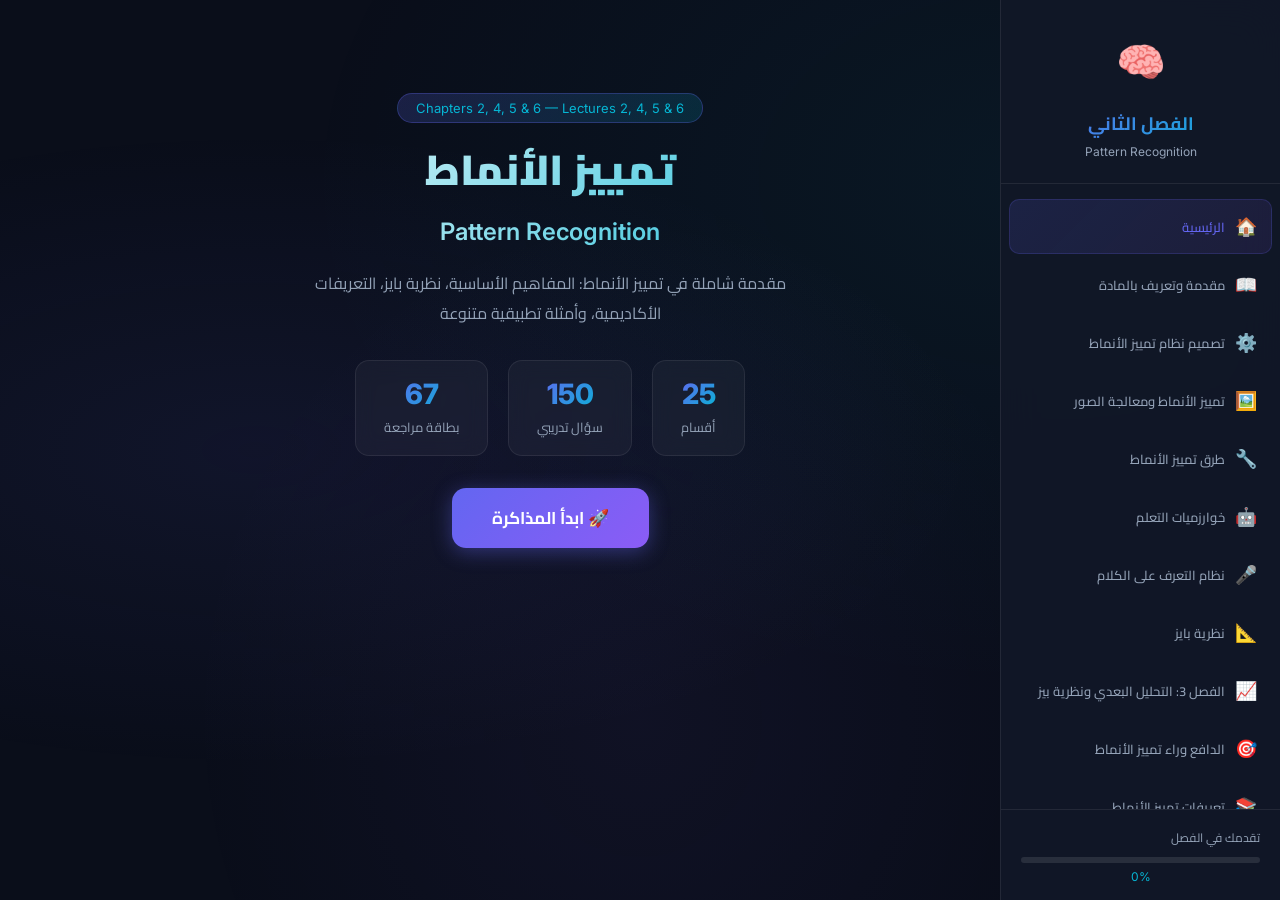
==== index.html @ f8f79c6f "Move files to root for Render deployment" ====
<!DOCTYPE html>
<html lang="ar" dir="rtl">
<head>
    <meta charset="UTF-8">
    <meta name="viewport" content="width=device-width, initial-scale=1.0">
    <title>Pattern Recognition - الفصل الثاني | تمييز الأنماط</title>
    <meta name="description" content="تطبيق تفاعلي لدراسة مادة تمييز الأنماط - الفصل الثاني">
    <link href="https://fonts.googleapis.com/css2?family=Cairo:wght@300;400;600;700;800;900&family=Inter:wght@300;400;500;600;700&display=swap" rel="stylesheet">
    <link rel="stylesheet" href="style.css">
</head>
<body>
    <!-- Particles Background -->
    <div class="particles" id="particles"></div>
    
    <!-- Sidebar Navigation -->
    <nav class="sidebar" id="sidebar">
        <div class="sidebar-header">
            <div class="logo-icon">🧠</div>
            <h2>الفصل الثاني</h2>
            <p class="subtitle">Pattern Recognition</p>
        </div>
        <div class="nav-links" id="navLinks"></div>
        <div class="sidebar-footer">
            <div class="progress-container">
                <div class="progress-label">تقدمك في الفصل</div>
                <div class="progress-bar"><div class="progress-fill" id="progressFill"></div></div>
                <div class="progress-text" id="progressText">0%</div>
            </div>
        </div>
    </nav>

    <!-- Mobile Menu Toggle -->
    <button class="menu-toggle" id="menuToggle">☰</button>

    <!-- Main Content -->
    <main class="main-content" id="mainContent">
        <!-- Hero Section -->
        <section class="hero-section" id="heroSection">
            <div class="hero-badge">Chapters 2, 4, 5 & 6 — Lectures 2, 4, 5 & 6</div>
            <h1 class="hero-title">تمييز الأنماط<br><span class="en-title">Pattern Recognition</span></h1>
            <p class="hero-desc">مقدمة شاملة في تمييز الأنماط: المفاهيم الأساسية، نظرية بايز، التعريفات الأكاديمية، وأمثلة تطبيقية متنوعة</p>
            <div class="hero-stats">
                <div class="stat-card"><div class="stat-num">25</div><div class="stat-label">أقسام</div></div>
                <div class="stat-card"><div class="stat-num">150</div><div class="stat-label">سؤال تدريبي</div></div>
                <div class="stat-card"><div class="stat-num">67</div><div class="stat-label">بطاقة مراجعة</div></div>
            </div>
            <button class="btn-start" onclick="navigateTo('section-1')">🚀 ابدأ المذاكرة</button>
        </section>

        <!-- Content Sections Container -->
        <div id="sectionsContainer"></div>

        <!-- Quiz Section -->
        <section class="content-section" id="quizSection" style="display:none;">
            <div class="section-header">
                <span class="section-icon">📝</span>
                <h2>اختبار شامل - الفصل الثاني</h2>
            </div>
            <div id="quizContainer"></div>
        </section>

        <!-- Flashcards Section -->
        <section class="content-section" id="flashcardsSection" style="display:none;">
            <div class="section-header">
                <span class="section-icon">🎴</span>
                <h2>بطاقات المراجعة السريعة</h2>
            </div>
            <div class="flashcard-controls">
                <button class="btn-flash" onclick="prevCard()">→ السابق</button>
                <span id="cardCounter">1 / 20</span>
                <button class="btn-flash" onclick="nextCard()">التالي ←</button>
            </div>
            <div class="flashcard" id="flashcard" onclick="flipCard()">
                <div class="flashcard-inner" id="flashcardInner">
                    <div class="flashcard-front" id="flashFront"></div>
                    <div class="flashcard-back" id="flashBack"></div>
                </div>
            </div>
            <p class="flip-hint">👆 اضغط على البطاقة لقلبها</p>
        </section>
    </main>

    <script src="data.js"></script>
    <script src="app.js"></script>
</body>
</html>
---- style.css ----
/* ===== CSS Variables & Reset ===== */
:root {
    --bg-primary: #0a0e1a;
    --bg-secondary: #111827;
    --bg-card: rgba(17, 24, 39, 0.8);
    --bg-glass: rgba(255,255,255,0.04);
    --accent: #6366f1;
    --accent2: #8b5cf6;
    --accent3: #06b6d4;
    --green: #10b981;
    --red: #ef4444;
    --yellow: #f59e0b;
    --text: #f1f5f9;
    --text-dim: #94a3b8;
    --border: rgba(255,255,255,0.08);
    --shadow: 0 8px 32px rgba(0,0,0,0.4);
    --radius: 16px;
    --sidebar-w: 280px;
}

* { margin:0; padding:0; box-sizing:border-box; }

body {
    font-family: 'Cairo', sans-serif;
    background: var(--bg-primary);
    color: var(--text);
    min-height: 100vh;
    overflow-x: hidden;
}

/* ===== Particles ===== */
.particles {
    position: fixed; top:0; left:0; width:100%; height:100%;
    pointer-events: none; z-index: 0;
    background: radial-gradient(ellipse at 20% 50%, rgba(99,102,241,0.08) 0%, transparent 50%),
                radial-gradient(ellipse at 80% 20%, rgba(6,182,212,0.06) 0%, transparent 50%),
                radial-gradient(ellipse at 50% 80%, rgba(139,92,246,0.05) 0%, transparent 50%);
}

/* ===== Scrollbar ===== */
::-webkit-scrollbar { width: 6px; }
::-webkit-scrollbar-track { background: var(--bg-primary); }
::-webkit-scrollbar-thumb { background: var(--accent); border-radius: 3px; }

/* ===== Sidebar ===== */
.sidebar {
    position: fixed; right:0; top:0; width: var(--sidebar-w); height:100vh;
    background: rgba(17,24,39,0.95); backdrop-filter: blur(20px);
    border-left: 1px solid var(--border);
    display: flex; flex-direction: column;
    z-index: 100; transition: transform 0.3s;
    overflow-y: auto;
}

.sidebar-header {
    padding: 24px 20px; text-align: center;
    border-bottom: 1px solid var(--border);
}

.logo-icon { font-size: 40px; margin-bottom: 8px; }

.sidebar-header h2 {
    font-size: 18px; font-weight: 700;
    background: linear-gradient(135deg, var(--accent), var(--accent3));
    -webkit-background-clip: text; -webkit-text-fill-color: transparent;
}

.subtitle { font-size: 12px; color: var(--text-dim); margin-top: 4px; font-family:'Inter',sans-serif; }

.nav-links { flex:1; padding: 12px 8px; overflow-y: auto; }

.nav-item {
    display: flex; align-items: center; gap: 10px;
    padding: 10px 14px; margin: 3px 0;
    border-radius: 10px; cursor: pointer;
    font-size: 13px; font-weight: 500;
    transition: all 0.2s; color: var(--text-dim);
    border: 1px solid transparent;
}

.nav-item:hover { background: var(--bg-glass); color: var(--text); }
.nav-item.active {
    background: linear-gradient(135deg, rgba(99,102,241,0.15), rgba(139,92,246,0.1));
    color: var(--accent); border-color: rgba(99,102,241,0.2);
}
.nav-item .nav-icon { font-size: 18px; flex-shrink: 0; }
.nav-item .check { margin-right: auto; font-size: 14px; color: var(--green); }

.sidebar-footer { padding: 16px 20px; border-top: 1px solid var(--border); }

.progress-label { font-size: 12px; color: var(--text-dim); margin-bottom: 8px; }
.progress-bar {
    height: 6px; background: rgba(255,255,255,0.1); border-radius: 3px; overflow: hidden;
}
.progress-fill {
    height: 100%; width: 0; border-radius: 3px;
    background: linear-gradient(90deg, var(--accent), var(--accent3));
    transition: width 0.5s ease;
}
.progress-text { font-size: 12px; color: var(--accent3); margin-top: 6px; text-align: center; font-family:'Inter'; }

/* ===== Menu Toggle ===== */
.menu-toggle {
    display: none; position: fixed; top: 16px; right: 16px;
    z-index: 200; background: var(--accent); color: #fff;
    border: none; width: 44px; height: 44px; border-radius: 12px;
    font-size: 22px; cursor: pointer;
}

/* ===== Main Content ===== */
.main-content {
    margin-right: var(--sidebar-w); padding: 32px 40px;
    max-width: 900px; position: relative; z-index: 1;
}

/* ===== Hero ===== */
.hero-section {
    text-align: center; padding: 60px 20px 40px;
    animation: fadeUp 0.8s ease;
}

@keyframes fadeUp {
    from { opacity:0; transform: translateY(30px); }
    to { opacity:1; transform: translateY(0); }
}

.hero-badge {
    display: inline-block; padding: 6px 18px;
    background: linear-gradient(135deg, rgba(99,102,241,0.2), rgba(6,182,212,0.15));
    border: 1px solid rgba(99,102,241,0.3); border-radius: 20px;
    font-size: 13px; color: var(--accent3); margin-bottom: 20px;
    font-family: 'Inter';
}

.hero-title {
    font-size: 42px; font-weight: 900; line-height: 1.3;
    background: linear-gradient(135deg, #fff, var(--accent3));
    -webkit-background-clip: text; -webkit-text-fill-color: transparent;
}

.en-title { font-family:'Inter'; font-size: 24px; font-weight: 600; }

.hero-desc { color: var(--text-dim); font-size: 16px; margin-top: 16px; max-width: 500px; margin-inline: auto; }

.hero-stats {
    display: flex; justify-content: center; gap: 20px;
    margin: 32px 0;
}

.stat-card {
    background: var(--bg-glass); border: 1px solid var(--border);
    padding: 16px 28px; border-radius: 14px;
    backdrop-filter: blur(10px);
}

.stat-num {
    font-size: 28px; font-weight: 800; font-family:'Inter';
    background: linear-gradient(135deg, var(--accent), var(--accent3));
    -webkit-background-clip: text; -webkit-text-fill-color: transparent;
}

.stat-label { font-size: 13px; color: var(--text-dim); margin-top: 4px; }

.btn-start {
    padding: 14px 40px; font-size: 17px; font-weight: 700;
    background: linear-gradient(135deg, var(--accent), var(--accent2));
    color: #fff; border: none; border-radius: 14px; cursor: pointer;
    font-family: 'Cairo'; transition: all 0.3s;
    box-shadow: 0 4px 20px rgba(99,102,241,0.4);
}

.btn-start:hover { transform: translateY(-2px); box-shadow: 0 8px 30px rgba(99,102,241,0.5); }

/* ===== Content Section ===== */
.content-section {
    background: var(--bg-card); border: 1px solid var(--border);
    border-radius: var(--radius); padding: 32px;
    margin-bottom: 24px; backdrop-filter: blur(10px);
    animation: fadeUp 0.6s ease;
}

.section-header {
    display: flex; align-items: center; gap: 14px;
    margin-bottom: 24px; padding-bottom: 16px;
    border-bottom: 1px solid var(--border);
}

.section-icon { font-size: 32px; }

.section-header h2 {
    font-size: 22px; font-weight: 700;
    background: linear-gradient(135deg, var(--text), var(--accent3));
    -webkit-background-clip: text; -webkit-text-fill-color: transparent;
}

.section-header .en-sub { font-family:'Inter'; font-size: 14px; color: var(--text-dim); font-weight: 400; display: block; margin-top: 2px; }

/* ===== Lesson Cards ===== */
.lesson-card {
    background: var(--bg-glass); border: 1px solid var(--border);
    border-radius: 14px; padding: 24px; margin-bottom: 16px;
    transition: all 0.3s;
}

.lesson-card:hover { border-color: rgba(99,102,241,0.3); transform: translateX(4px); }

.lesson-card h3 { font-size: 17px; font-weight: 700; color: var(--accent3); margin-bottom: 10px; }
.lesson-card .en-term { font-family:'Inter'; color: var(--accent); font-size: 13px; font-weight: 500; }

.lesson-card p { font-size: 15px; line-height: 1.8; color: var(--text-dim); margin-top: 8px; }

.key-point {
    background: linear-gradient(135deg, rgba(99,102,241,0.08), rgba(6,182,212,0.06));
    border-right: 3px solid var(--accent);
    padding: 14px 18px; border-radius: 0 10px 10px 0;
    margin: 12px 0; font-size: 14px;
}

.key-point strong { color: var(--accent3); }

.example-box {
    background: rgba(16,185,129,0.06);
    border: 1px solid rgba(16,185,129,0.15);
    border-radius: 12px; padding: 16px; margin: 12px 0;
}

.example-box .ex-title { color: var(--green); font-weight: 700; font-size: 14px; margin-bottom: 6px; }
.example-box p { font-size: 14px; color: var(--text-dim); line-height: 1.7; }

.steps-list { list-style: none; padding: 0; margin: 12px 0; }
.steps-list li {
    display: flex; align-items: flex-start; gap: 10px;
    padding: 8px 0; font-size: 14px; color: var(--text-dim);
}
.steps-list .step-num {
    width: 26px; height: 26px; border-radius: 50%;
    background: linear-gradient(135deg, var(--accent), var(--accent2));
    color: #fff; display: flex; align-items: center; justify-content: center;
    font-size: 12px; font-weight: 700; flex-shrink: 0; font-family:'Inter';
}

.formula-box {
    background: rgba(139,92,246,0.08);
    border: 1px solid rgba(139,92,246,0.2);
    border-radius: 12px; padding: 20px; margin: 16px 0;
    text-align: center; font-family: 'Inter'; font-size: 18px; font-weight: 600;
    color: var(--accent2); letter-spacing: 1px;
}

/* ===== Section Quiz ===== */
.section-quiz {
    margin-top: 24px; padding-top: 20px;
    border-top: 1px solid var(--border);
}

.section-quiz h3 { font-size: 18px; font-weight: 700; color: var(--yellow); margin-bottom: 16px; }

.quiz-q {
    background: var(--bg-glass); border: 1px solid var(--border);
    border-radius: 12px; padding: 20px; margin-bottom: 14px;
}

.quiz-q .q-difficulty {
    display: inline-block; padding: 2px 10px; border-radius: 6px;
    font-size: 11px; font-weight: 600; margin-bottom: 8px;
}

.q-easy { background: rgba(16,185,129,0.15); color: var(--green); }
.q-medium { background: rgba(245,158,11,0.15); color: var(--yellow); }
.q-hard { background: rgba(239,68,68,0.15); color: var(--red); }

.quiz-q .q-text { font-size: 15px; font-weight: 600; margin-bottom: 12px; }

.q-options { list-style: none; padding: 0; }

.q-option {
    display: block; width: 100%; text-align: right;
    padding: 10px 16px; margin: 6px 0;
    background: rgba(255,255,255,0.03); border: 1px solid var(--border);
    border-radius: 10px; color: var(--text-dim); font-size: 14px;
    cursor: pointer; transition: all 0.2s; font-family: 'Cairo';
}

.q-option:hover { border-color: var(--accent); color: var(--text); background: rgba(99,102,241,0.05); }
.q-option.correct { background: rgba(16,185,129,0.12); border-color: var(--green); color: var(--green); }
.q-option.wrong { background: rgba(239,68,68,0.1); border-color: var(--red); color: var(--red); }
.q-option.disabled { pointer-events: none; }

.q-explanation {
    display: none; margin-top: 10px; padding: 12px;
    background: rgba(6,182,212,0.06); border-radius: 8px;
    font-size: 13px; color: var(--accent3); line-height: 1.7;
}

.q-explanation.show { display: block; }

/* ===== Mark Complete Button ===== */
.btn-complete {
    display: block; width: 100%; padding: 14px;
    margin-top: 20px; font-size: 16px; font-weight: 700;
    background: linear-gradient(135deg, var(--green), #059669);
    color: #fff; border: none; border-radius: 12px;
    cursor: pointer; font-family: 'Cairo'; transition: all 0.3s;
}

.btn-complete:hover { transform: translateY(-2px); box-shadow: 0 6px 20px rgba(16,185,129,0.4); }
.btn-complete.completed { background: var(--bg-glass); color: var(--green); border: 1px solid var(--green); }

/* ===== Flashcards ===== */
.flashcard-controls {
    display: flex; align-items: center; justify-content: center;
    gap: 20px; margin-bottom: 24px;
}

.btn-flash {
    padding: 8px 20px; background: var(--bg-glass);
    border: 1px solid var(--border); color: var(--text);
    border-radius: 10px; cursor: pointer; font-family:'Cairo';
    font-size: 14px; transition: all 0.2s;
}

.btn-flash:hover { border-color: var(--accent); }

#cardCounter { font-family:'Inter'; color: var(--text-dim); font-size: 14px; }

.flashcard {
    width: 100%; max-width: 500px; height: 280px;
    margin: 0 auto; perspective: 1000px; cursor: pointer;
}

.flashcard-inner {
    width: 100%; height: 100%; position: relative;
    transition: transform 0.6s; transform-style: preserve-3d;
}

.flashcard-inner.flipped { transform: rotateY(180deg); }

.flashcard-front, .flashcard-back {
    position: absolute; width: 100%; height: 100%;
    backface-visibility: hidden; border-radius: var(--radius);
    display: flex; align-items: center; justify-content: center;
    padding: 32px; text-align: center; font-size: 18px; line-height: 1.7;
}

.flashcard-front {
    background: linear-gradient(135deg, rgba(99,102,241,0.15), rgba(139,92,246,0.1));
    border: 1px solid rgba(99,102,241,0.3); color: var(--text); font-weight: 700;
}

.flashcard-back {
    background: linear-gradient(135deg, rgba(6,182,212,0.12), rgba(16,185,129,0.08));
    border: 1px solid rgba(6,182,212,0.3); color: var(--accent3);
    transform: rotateY(180deg); font-size: 15px;
}

.flip-hint { text-align:center; color: var(--text-dim); font-size: 13px; margin-top: 16px; }

/* ===== Comparison Table ===== */
.compare-table {
    width: 100%; border-collapse: collapse; margin: 16px 0;
    font-size: 14px;
}

.compare-table th {
    background: rgba(99,102,241,0.12); color: var(--accent);
    padding: 12px; text-align: right; font-weight: 700;
    border: 1px solid var(--border);
}

.compare-table td {
    padding: 10px 12px; border: 1px solid var(--border);
    color: var(--text-dim); line-height: 1.6;
}

.compare-table tr:hover td { background: var(--bg-glass); }

/* ===== Responsive ===== */
@media (max-width: 768px) {
    .sidebar { transform: translateX(100%); width: 260px; }
    .sidebar.open { transform: translateX(0); }
    .menu-toggle { display: block; }
    .main-content { margin-right: 0; padding: 20px 16px; }
    .hero-title { font-size: 28px; }
    .en-title { font-size: 18px; }
    .hero-stats { flex-wrap: wrap; }
    .content-section { padding: 20px; }
}

/* ===== Animations ===== */
@keyframes pulse { 0%,100%{opacity:1} 50%{opacity:0.6} }
.pulse { animation: pulse 2s infinite; }
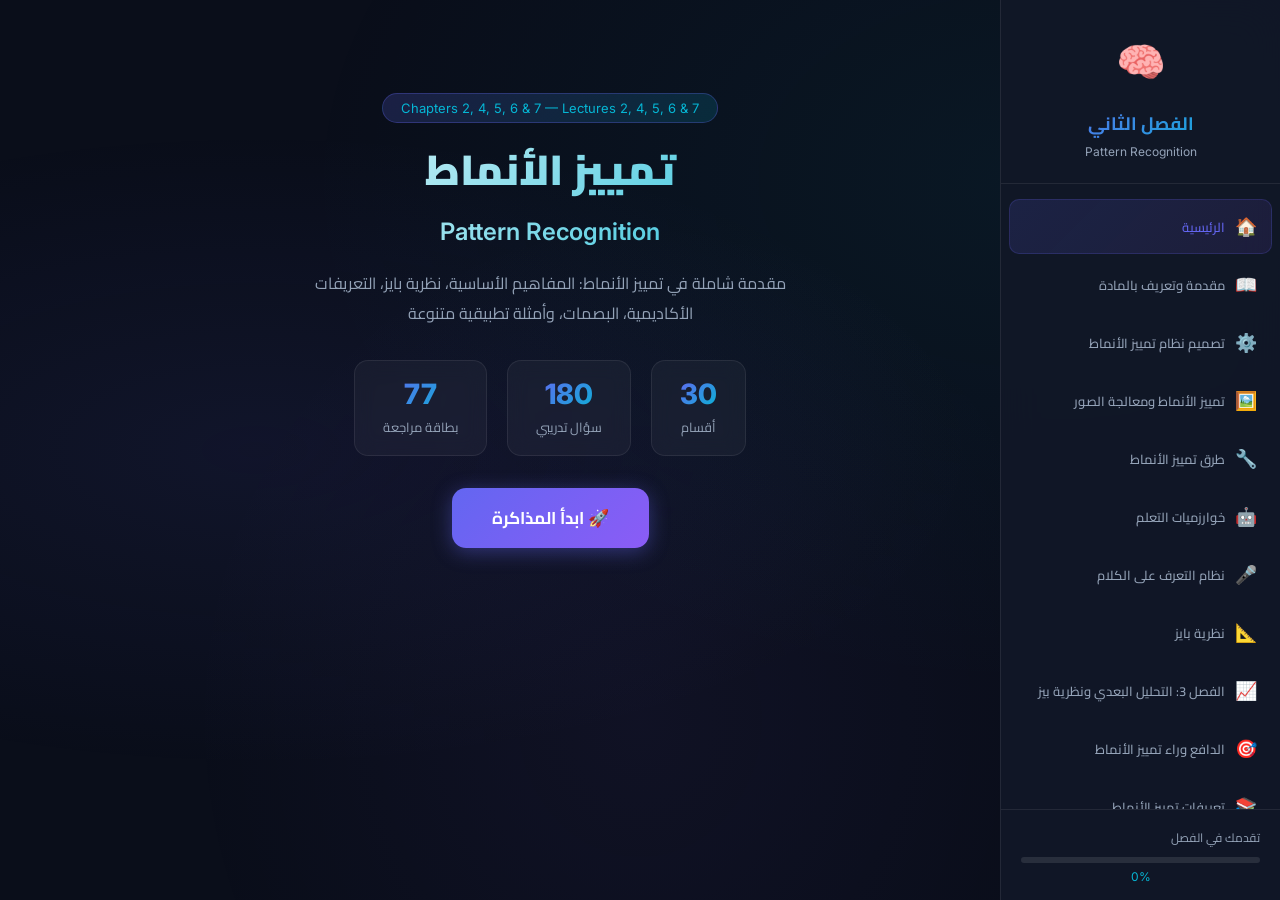
==== commit ec786da1: "Add Lecture 7: Features, Fingerprints, Sensors, Curse of Dimensionality, Overfitting - 30 sections, " ====
--- a/index.html
+++ b/index.html
@@ -36,13 +36,13 @@
     <main class="main-content" id="mainContent">
         <!-- Hero Section -->
         <section class="hero-section" id="heroSection">
-            <div class="hero-badge">Chapters 2, 4, 5 & 6 — Lectures 2, 4, 5 & 6</div>
+            <div class="hero-badge">Chapters 2, 4, 5, 6 & 7 — Lectures 2, 4, 5, 6 & 7</div>
             <h1 class="hero-title">تمييز الأنماط<br><span class="en-title">Pattern Recognition</span></h1>
-            <p class="hero-desc">مقدمة شاملة في تمييز الأنماط: المفاهيم الأساسية، نظرية بايز، التعريفات الأكاديمية، وأمثلة تطبيقية متنوعة</p>
+            <p class="hero-desc">مقدمة شاملة في تمييز الأنماط: المفاهيم الأساسية، نظرية بايز، التعريفات الأكاديمية، البصمات، وأمثلة تطبيقية متنوعة</p>
             <div class="hero-stats">
-                <div class="stat-card"><div class="stat-num">25</div><div class="stat-label">أقسام</div></div>
-                <div class="stat-card"><div class="stat-num">150</div><div class="stat-label">سؤال تدريبي</div></div>
-                <div class="stat-card"><div class="stat-num">67</div><div class="stat-label">بطاقة مراجعة</div></div>
+                <div class="stat-card"><div class="stat-num">30</div><div class="stat-label">أقسام</div></div>
+                <div class="stat-card"><div class="stat-num">180</div><div class="stat-label">سؤال تدريبي</div></div>
+                <div class="stat-card"><div class="stat-num">77</div><div class="stat-label">بطاقة مراجعة</div></div>
             </div>
             <button class="btn-start" onclick="navigateTo('section-1')">🚀 ابدأ المذاكرة</button>
         </section>
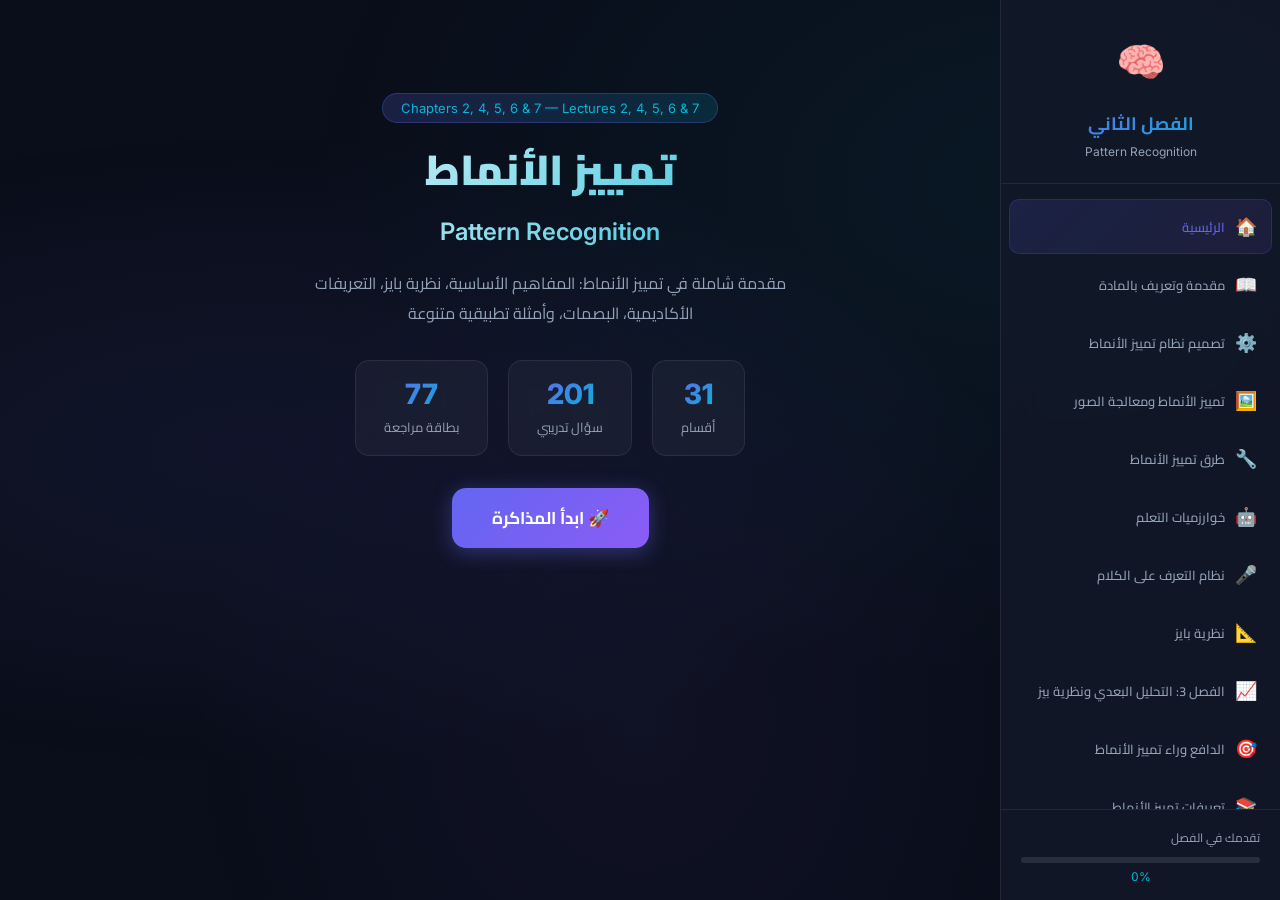
==== commit 89addc41: "Add Model Exam: 21 solved MCQ with course references" ====
--- a/index.html
+++ b/index.html
@@ -40,8 +40,8 @@
             <h1 class="hero-title">تمييز الأنماط<br><span class="en-title">Pattern Recognition</span></h1>
             <p class="hero-desc">مقدمة شاملة في تمييز الأنماط: المفاهيم الأساسية، نظرية بايز، التعريفات الأكاديمية، البصمات، وأمثلة تطبيقية متنوعة</p>
             <div class="hero-stats">
-                <div class="stat-card"><div class="stat-num">30</div><div class="stat-label">أقسام</div></div>
-                <div class="stat-card"><div class="stat-num">180</div><div class="stat-label">سؤال تدريبي</div></div>
+                <div class="stat-card"><div class="stat-num">31</div><div class="stat-label">أقسام</div></div>
+                <div class="stat-card"><div class="stat-num">201</div><div class="stat-label">سؤال تدريبي</div></div>
                 <div class="stat-card"><div class="stat-num">77</div><div class="stat-label">بطاقة مراجعة</div></div>
             </div>
             <button class="btn-start" onclick="navigateTo('section-1')">🚀 ابدأ المذاكرة</button>
